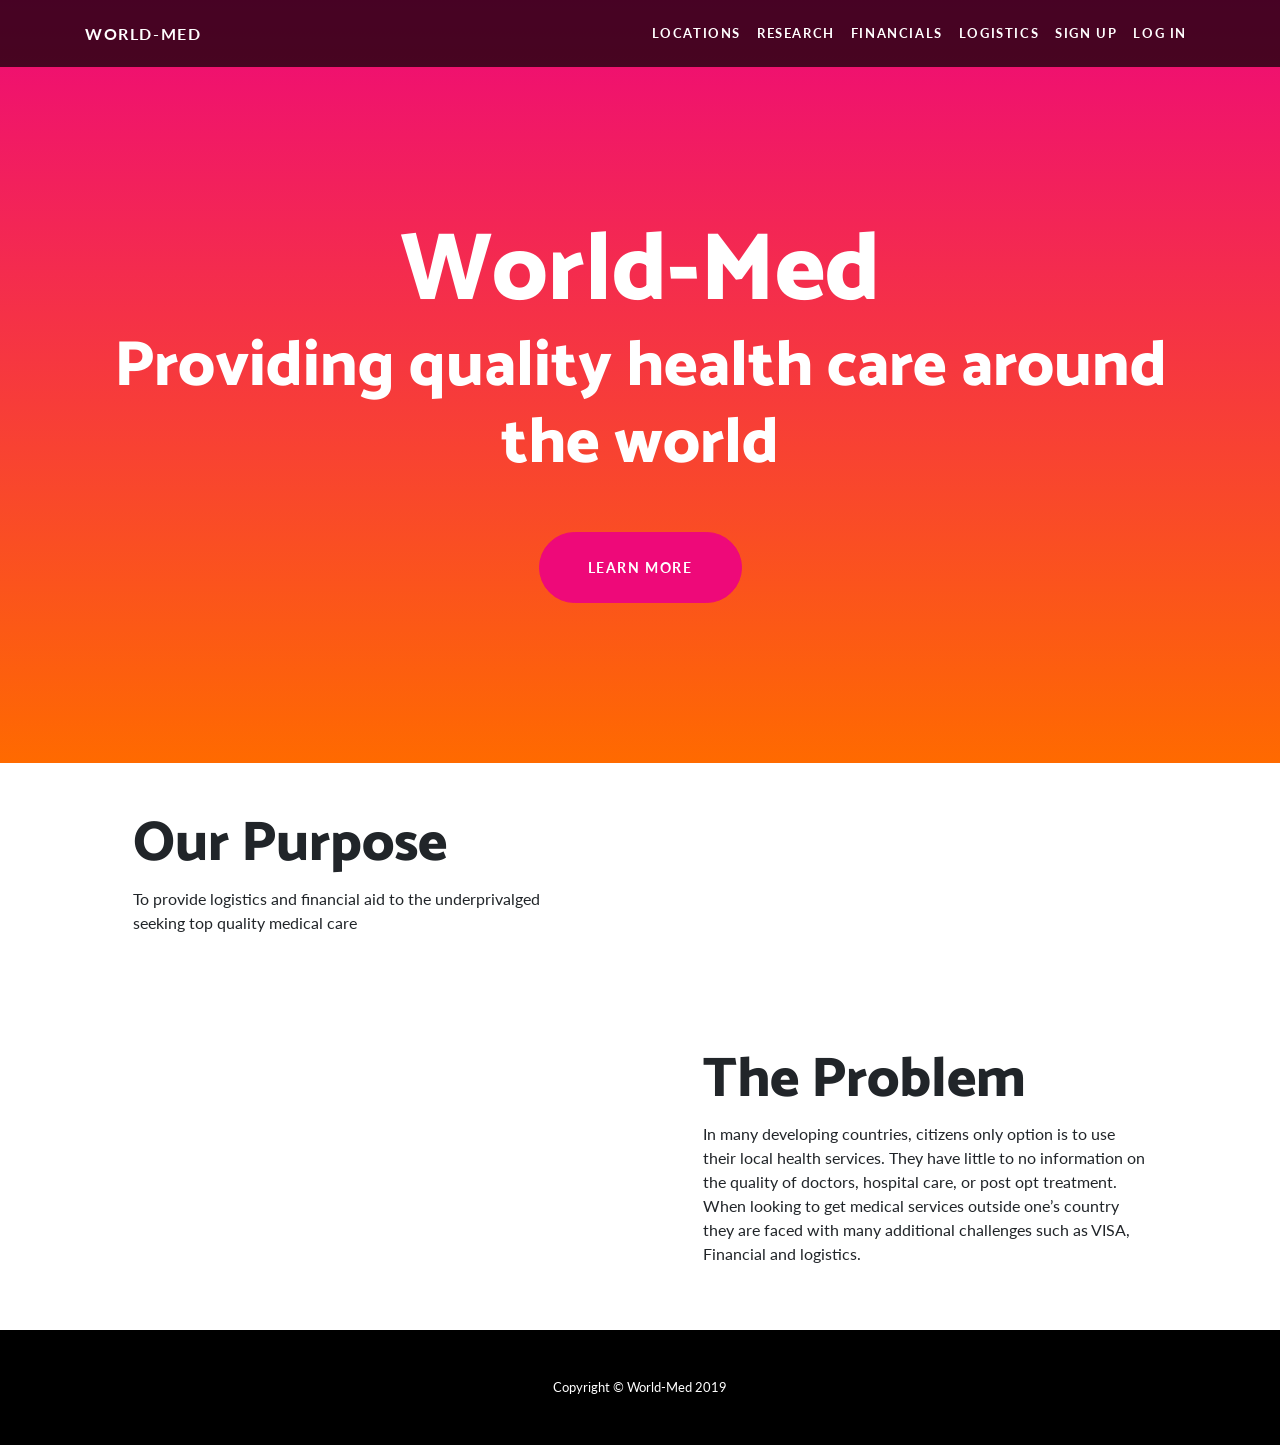
==== index.html @ 1db5da6f "second" ====
<!DOCTYPE html>
<html lang="en">

<head>

  <meta charset="utf-8">
  <meta name="viewport" content="width=device-width, initial-scale=1, shrink-to-fit=no">
  <meta name="description" content="">
  <meta name="author" content="">

  <title>World-Med</title>

  <!-- Bootstrap core CSS -->
  <link href="vendor/bootstrap/css/bootstrap.min.css" rel="stylesheet">

  <!-- Custom fonts for this template -->
  <link href="https://fonts.googleapis.com/css?family=Catamaran:100,200,300,400,500,600,700,800,900" rel="stylesheet">
  <link href="https://fonts.googleapis.com/css?family=Lato:100,100i,300,300i,400,400i,700,700i,900,900i"
    rel="stylesheet">

  <!-- Custom styles for this template -->
  <link href="css/one-page-wonder.min.css" rel="stylesheet">

</head>

<body>

  <!-- Navigation -->
  <nav class="navbar navbar-expand-lg navbar-dark navbar-custom fixed-top">
    <div class="container">
      <a class="navbar-brand" href="#">World-Med</a>
      <button class="navbar-toggler" type="button" data-toggle="collapse" data-target="#navbarResponsive"
        aria-controls="navbarResponsive" aria-expanded="false" aria-label="Toggle navigation">
        <span class="navbar-toggler-icon"></span>
      </button>
      <div class="collapse navbar-collapse" id="navbarResponsive">
        <ul class="navbar-nav ml-auto">
          <li class="nav-item">
            <a class="nav-link" href="about.html" style="
            color: white;
        ">Locations</a>
          </li>
          <li class="nav-item">
            <a class="nav-link" href="about.html" style="
            color: white;
        ">Research</a>
          </li>
          <li class="nav-item">
            <a class="nav-link" href="about.html" style="
            color: white;
        ">Financials</a>
          </li>
          <li class="nav-item">
            <a class="nav-link" href="about.html" style="
            color: white;
        ">Logistics</a>
          </li>
          <li class="nav-item">
            <a class="nav-link" href="about.html" style="
            color: white;
        ">Sign Up</a>
          </li>
          <li class="nav-item">
            <a class="nav-link" href="about.html" style="
            color: white;
        ">Log In</a>
          </li>
        </ul>
      </div>
    </div>
  </nav>

  <header class="masthead text-center text-white">
    <div class="masthead-content">
      <div class="container">
        <h1 class="masthead-heading mb-0">World-Med</h1>
        <h3 class="masthead-subheading mb-0">Providing quality health care around the world</h2>
          <a href="about.html" class="btn btn-primary btn-xl rounded-pill mt-5">Learn More</a>
      </div>
    </div>
  </header>

  <section>
    <div class="container">
      <div class="row align-items-center">
        <div class="col-lg-6 order-lg-2">
          <div class="p-5">
            <img class="img-fluid rounded-circle" src="img/main.jpg" alt="">
          </div>
        </div>
        <div class="col-lg-6 order-lg-1">
          <div class="p-5">
            <h2 class="display-4">Our Purpose</h2>
            <p>To provide logistics and financial aid to the underprivalged seeking top quality medical care</p>
          </div>
        </div>
      </div>
    </div>
  </section>

  <section>
    <div class="container">
      <div class="row align-items-center">
        <div class="col-lg-6">
          <div class="p-5">
            <img class="img-fluid rounded-circle" src="img/main.jpg" alt="">
          </div>
        </div>
        <div class="col-lg-6">
          <div class="p-5">
            <h2 class="display-4">The Problem</h2>
            <p>In many developing countries, citizens only option is to use their
              local health services. They have little to no information on the
              quality of doctors, hospital care, or post opt treatment. When
              looking to get medical services outside one’s country they are
              faced with many additional challenges such as VISA, Financial and
              logistics.</p>
          </div>
        </div>
      </div>
    </div>
  </section>

  <!-- Footer -->
  <footer class="py-5 bg-black">
    <div class="container">
      <p class="m-0 text-center text-white small">Copyright &copy; World-Med 2019</p>
    </div>
    <!-- /.container -->
  </footer>

  <!-- Bootstrap core JavaScript -->
  <script src="vendor/jquery/jquery.min.js"></script>
  <script src="vendor/bootstrap/js/bootstrap.bundle.min.js"></script>

</body>

</html>
---- css/one-page-wonder.min.css ----
/*!
 * Start Bootstrap - One Page Wonder v5.0.6 (https://startbootstrap.com/template-overviews/one-page-wonder)
 * Copyright 2013-2019 Start Bootstrap
 * Licensed under MIT (https://github.com/BlackrockDigital/startbootstrap-one-page-wonder/blob/master/LICENSE)
 */body{font-family:Lato}h1,h2,h3,h4,h5,h6{font-family:Catamaran;font-weight:800!important}.btn-xl{text-transform:uppercase;padding:1.5rem 3rem;font-size:.9rem;font-weight:700;letter-spacing:.1rem}.bg-black{background-color:#000!important}.rounded-pill{border-radius:5rem}.navbar-custom{padding-top:1rem;padding-bottom:1rem;background-color:rgba(0,0,0,.7)}.navbar-custom .navbar-brand{text-transform:uppercase;font-size:1rem;letter-spacing:.1rem;font-weight:700}.navbar-custom .navbar-nav .nav-item .nav-link{text-transform:uppercase;font-size:.8rem;font-weight:700;letter-spacing:.1rem}header.masthead{position:relative;overflow:hidden;padding-top:calc(7rem + 72px);padding-bottom:7rem;background:-webkit-gradient(linear,left bottom,left top,from(#ff6a00),to(#ee0979));background:linear-gradient(0deg,#ff6a00 0,#ee0979 100%);background-repeat:no-repeat;background-position:center center;background-attachment:scroll;background-size:cover}header.masthead .masthead-content{z-index:1;position:relative}header.masthead .masthead-content .masthead-heading{font-size:4rem}header.masthead .masthead-content .masthead-subheading{font-size:2rem}header.masthead .bg-circle{z-index:0;position:absolute;border-radius:100%;background:-webkit-gradient(linear,left bottom,left top,from(#ee0979),to(#ff6a00));background:linear-gradient(0deg,#ee0979 0,#ff6a00 100%)}header.masthead .bg-circle-1{height:90rem;width:90rem;bottom:-55rem;left:-55rem}header.masthead .bg-circle-2{height:50rem;width:50rem;top:-25rem;right:-25rem}header.masthead .bg-circle-3{height:20rem;width:20rem;bottom:-10rem;right:5%}header.masthead .bg-circle-4{height:30rem;width:30rem;top:-5rem;right:35%}@media (min-width:992px){header.masthead{padding-top:calc(10rem + 55px);padding-bottom:10rem}header.masthead .masthead-content .masthead-heading{font-size:6rem}header.masthead .masthead-content .masthead-subheading{font-size:4rem}}.bg-primary{background-color:#ee0979!important}.btn-primary{background-color:#ee0979;border-color:#ee0979}.btn-primary:active,.btn-primary:focus,.btn-primary:hover{background-color:#bd0760!important;border-color:#bd0760!important}.btn-primary:focus{-webkit-box-shadow:0 0 0 .2rem rgba(238,9,121,.5);box-shadow:0 0 0 .2rem rgba(238,9,121,.5)}.btn-secondary{background-color:#ff6a00;border-color:#ff6a00}.btn-secondary:active,.btn-secondary:focus,.btn-secondary:hover{background-color:#c50!important;border-color:#c50!important}.btn-secondary:focus{-webkit-box-shadow:0 0 0 .2rem rgba(255,106,0,.5);box-shadow:0 0 0 .2rem rgba(255,106,0,.5)}
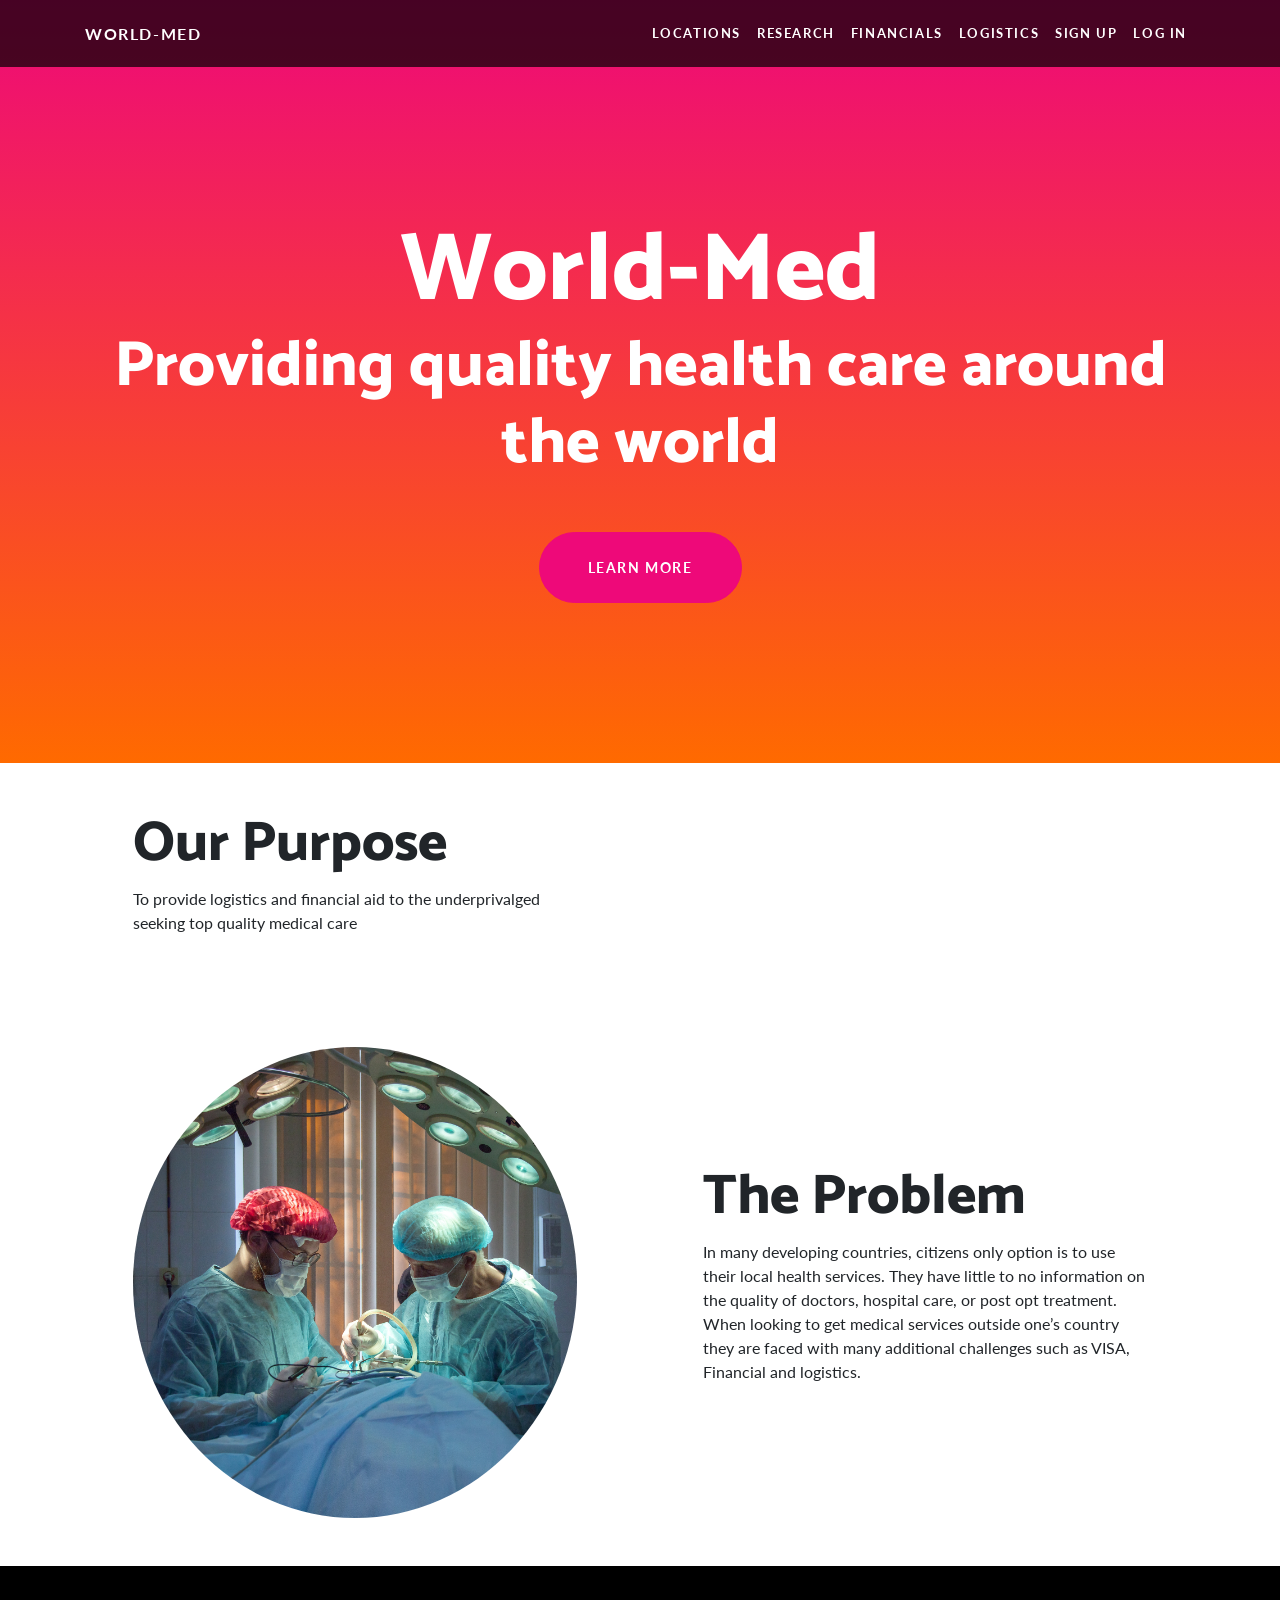
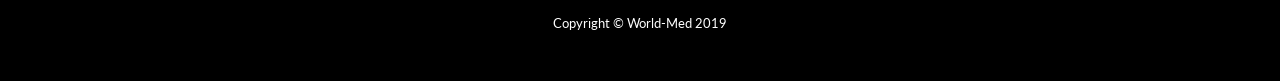
==== commit 0bacc4f6: "third" ====
--- a/index.html
+++ b/index.html
@@ -103,7 +103,7 @@
       <div class="row align-items-center">
         <div class="col-lg-6">
           <div class="p-5">
-            <img class="img-fluid rounded-circle" src="img/main.jpg" alt="">
+            <img class="img-fluid rounded-circle" src="img/01.jpg" alt="">
           </div>
         </div>
         <div class="col-lg-6">
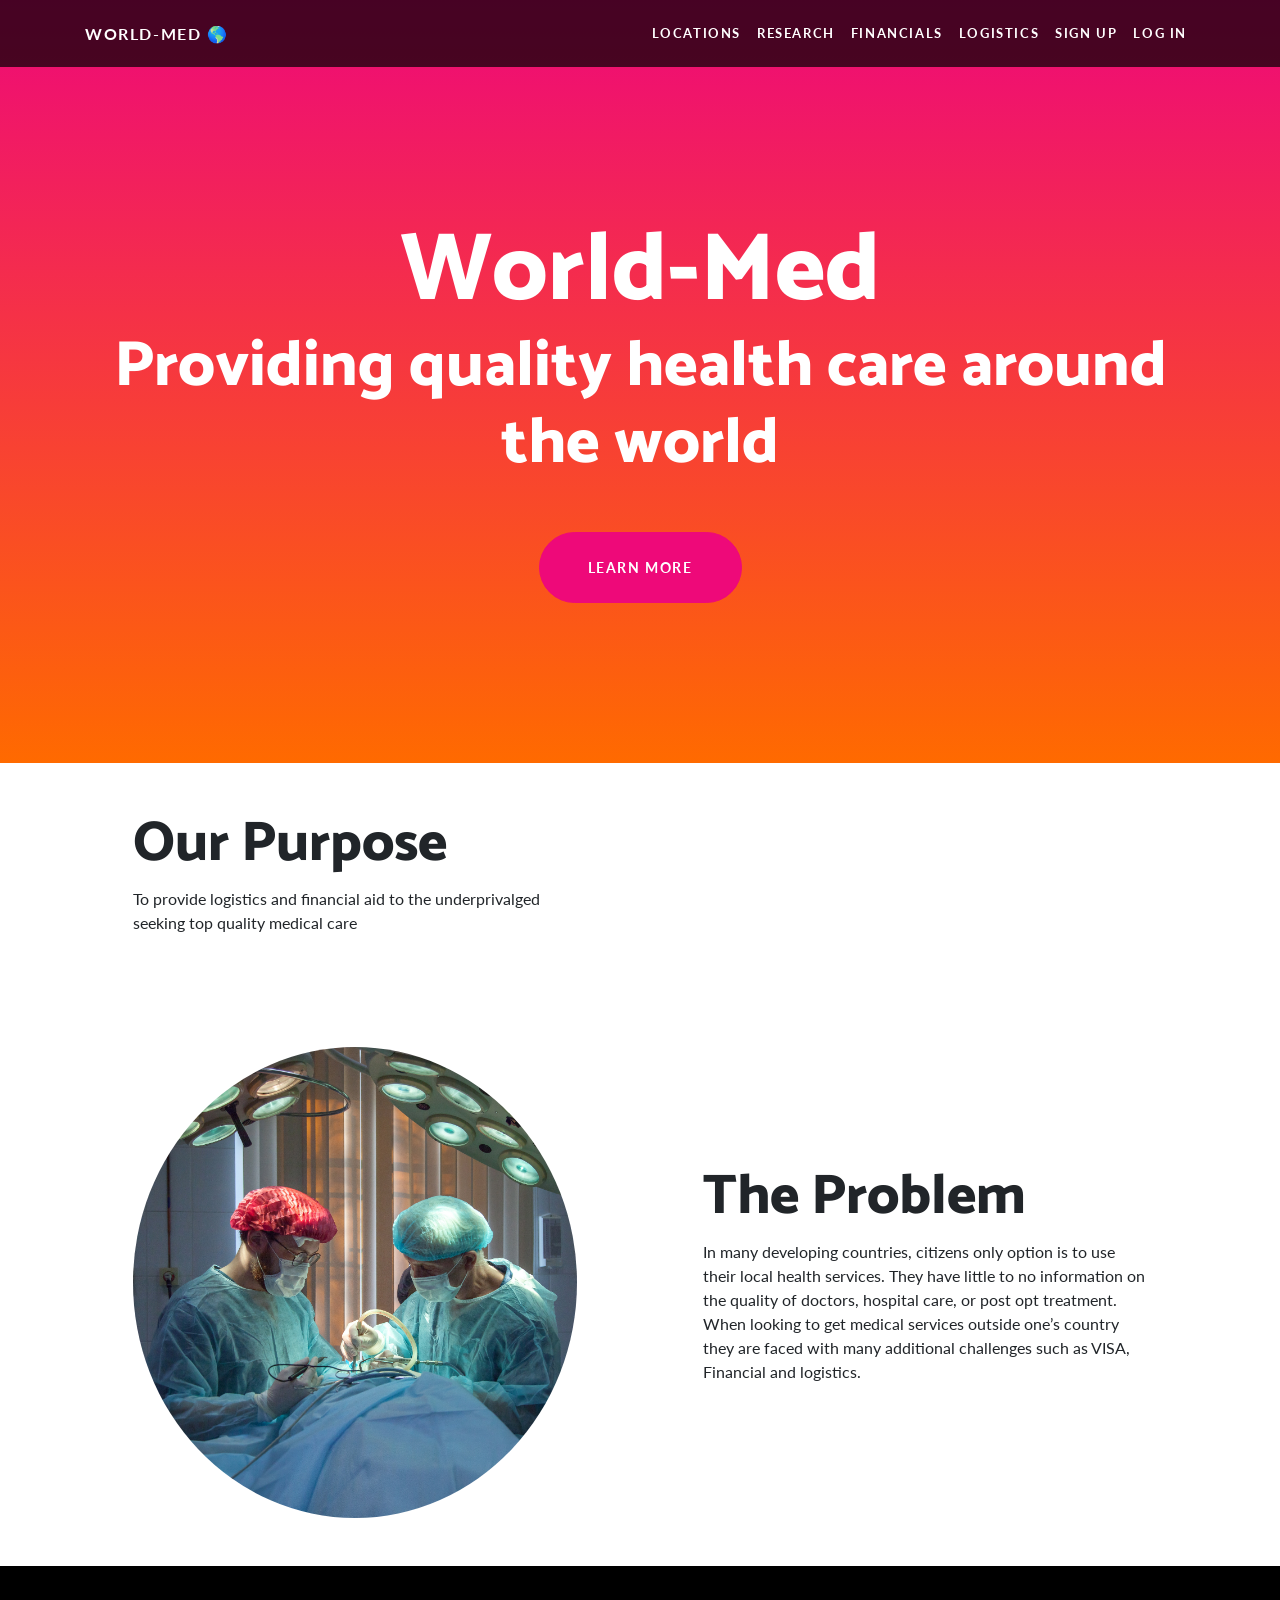
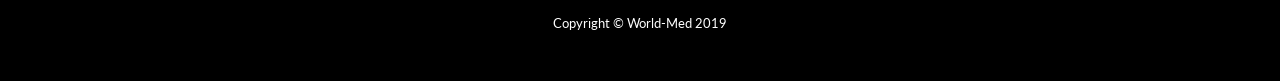
==== commit 60473f1b: "added emoji" ====
--- a/index.html
+++ b/index.html
@@ -28,7 +28,7 @@
   <!-- Navigation -->
   <nav class="navbar navbar-expand-lg navbar-dark navbar-custom fixed-top">
     <div class="container">
-      <a class="navbar-brand" href="#">World-Med</a>
+      <a class="navbar-brand" href="#">World-Med 🌎</a>
       <button class="navbar-toggler" type="button" data-toggle="collapse" data-target="#navbarResponsive"
         aria-controls="navbarResponsive" aria-expanded="false" aria-label="Toggle navigation">
         <span class="navbar-toggler-icon"></span>
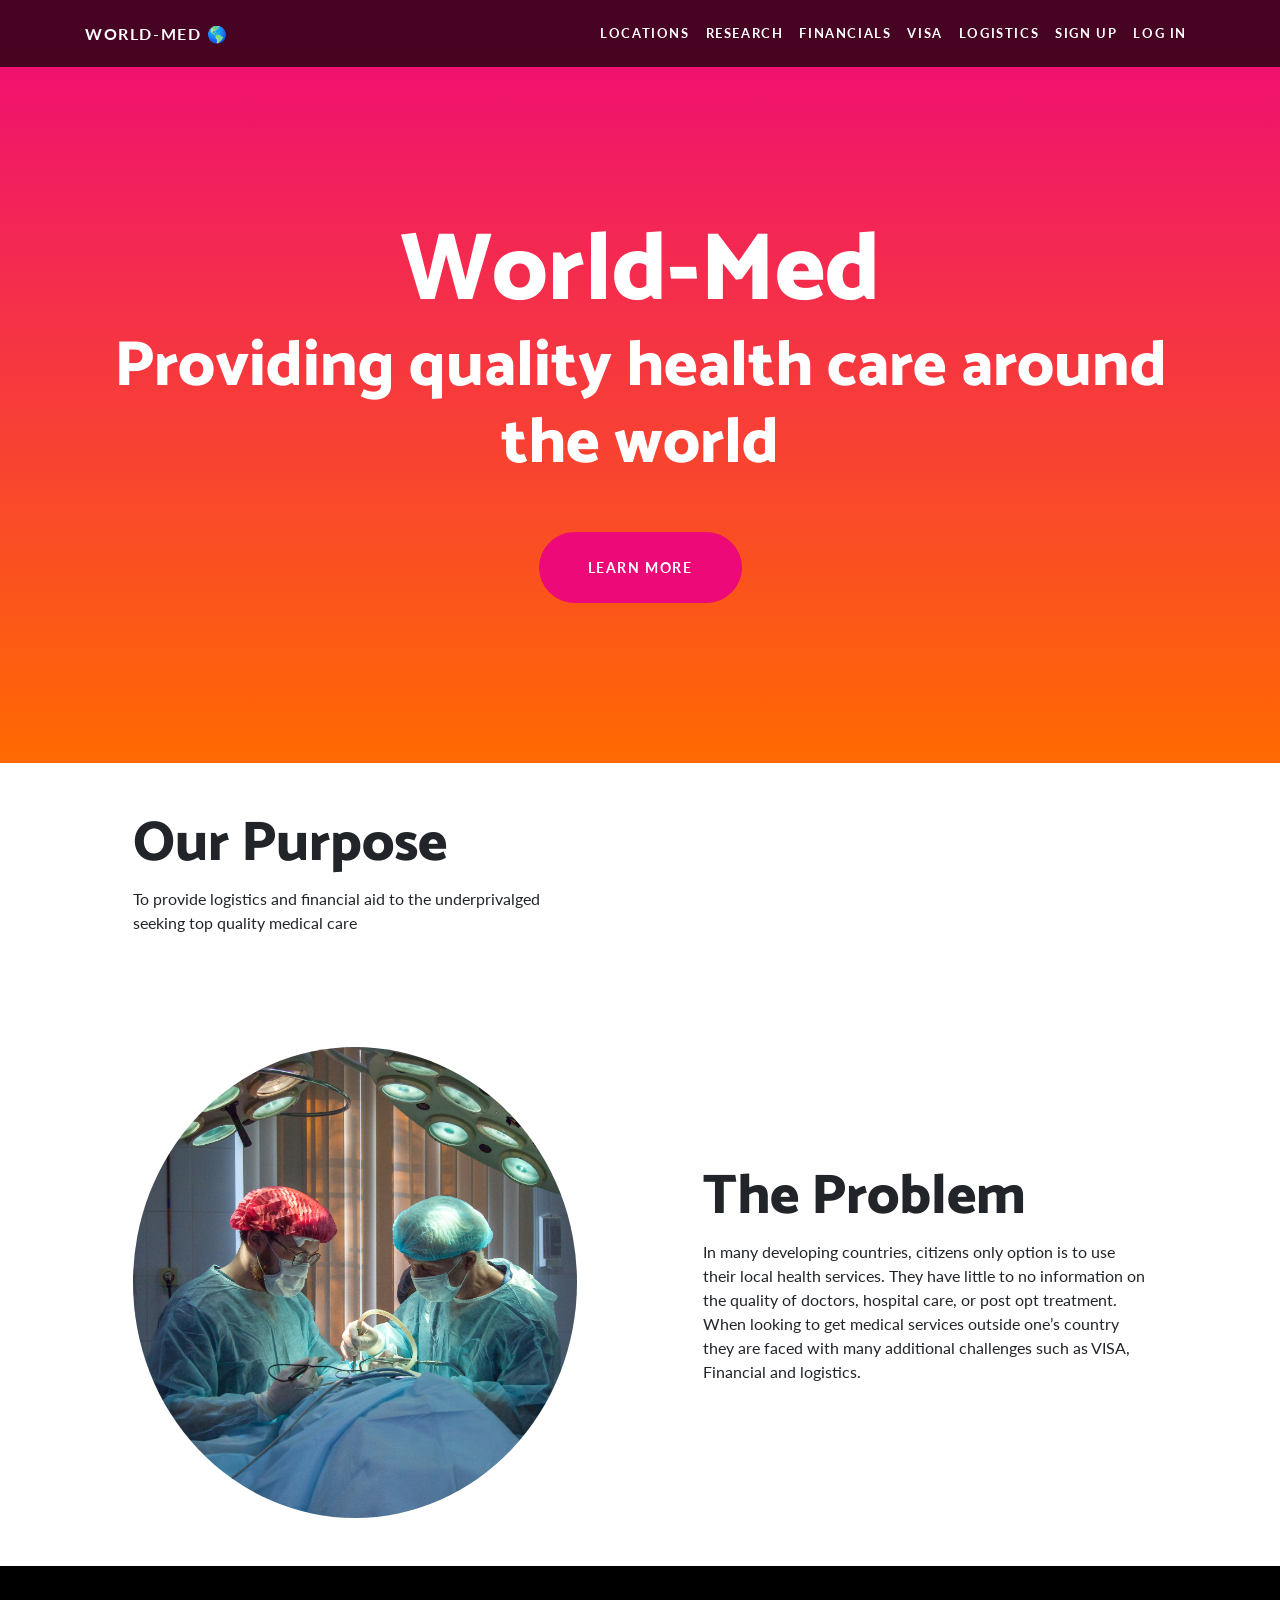
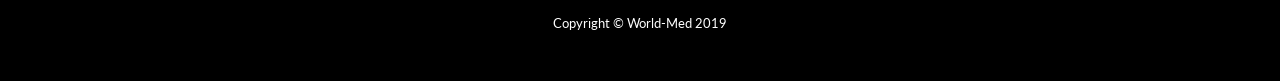
==== commit e08bdac7: "blah" ====
--- a/index.html
+++ b/index.html
@@ -49,6 +49,11 @@
             <a class="nav-link" href="about.html" style="
             color: white;
         ">Financials</a>
+          </li>
+          <li class="nav-item">
+            <a class="nav-link" href="about.html" style="
+            color: white;
+        ">Visa</a>
           </li>
           <li class="nav-item">
             <a class="nav-link" href="about.html" style="
@@ -121,6 +126,62 @@
     </div>
   </section>
 
+  <!-- <section>
+    <div class="container">
+      <div class="row align-items-center">
+        <div class="col-lg-6 order-lg-2">
+          <div class="p-5">
+            <img class="img-fluid rounded-circle" src="img/02.jpg" alt="">
+          </div>
+        </div>
+        <div class="col-lg-6 order-lg-1">
+          <div class="p-5">
+            <h2 class="display-4">Locations</h2>
+            <p>Locations with doctors that support the procedure</p>
+          </div>
+        </div>
+      </div>
+    </div>
+  </section>
+
+  <section>
+    <div class="container">
+      <div class="row align-items-center">
+        <div class="col-lg-6">
+          <div class="p-5">
+            <img class="img-fluid rounded-circle" src="img/03.jpg" alt="">
+          </div>
+        </div>
+        <div class="col-lg-6">
+          <div class="p-5">
+            <h2 class="display-4">Financials</h2>
+            <p>Low income class can get crowdfunding / charity.
+            </p>
+          </div>
+        </div>
+      </div>
+    </div>
+  </section>
+
+  <section>
+    <div class="container">
+      <div class="row align-items-center">
+        <div class="col-lg-6 order-lg-2">
+          <div class="p-5">
+            <img class="img-fluid rounded-circle" src="img/04.jpg" alt="">
+          </div>
+        </div>
+        <div class="col-lg-6 order-lg-1">
+          <div class="p-5">
+            <h2 class="display-4">Visa</h2>
+            <p>We can help with visa applications!
+            </p>
+          </div>
+        </div>
+      </div>
+    </div>
+  </section> -->
+
   <!-- Footer -->
   <footer class="py-5 bg-black">
     <div class="container">
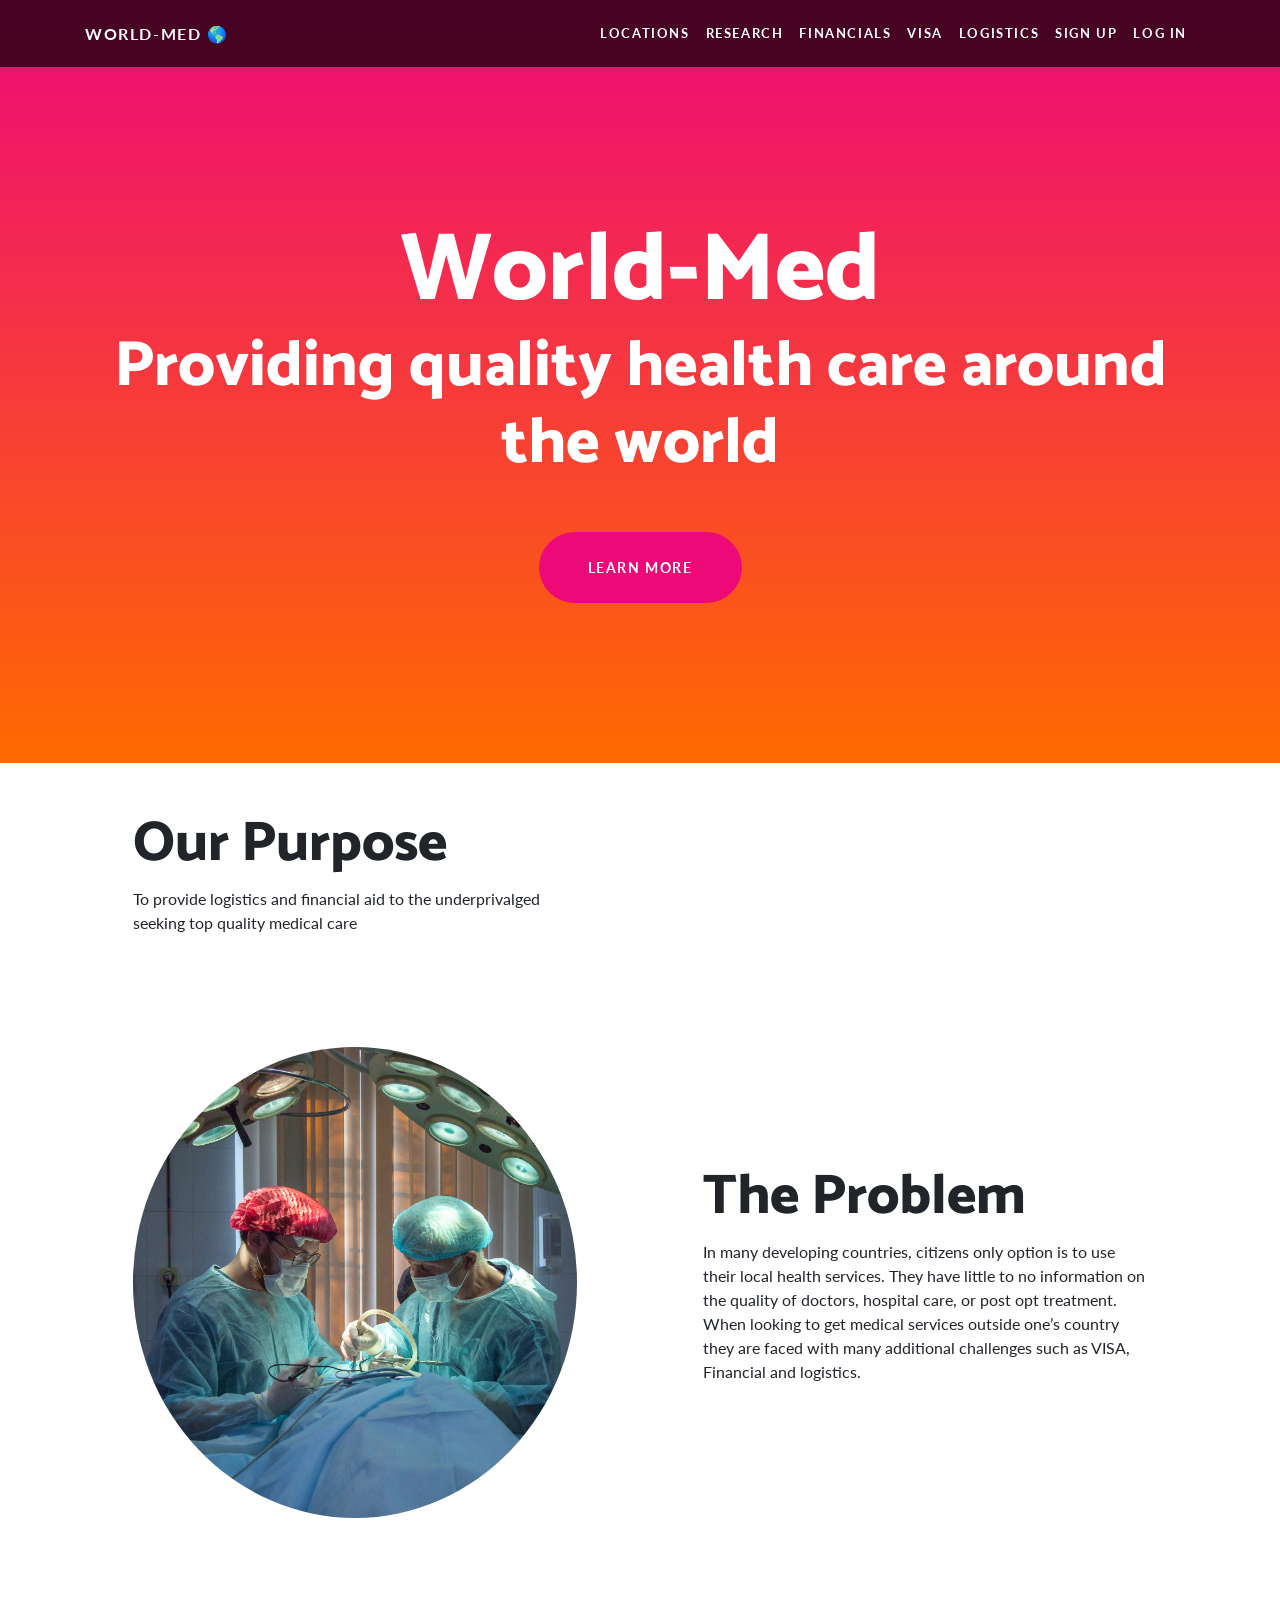
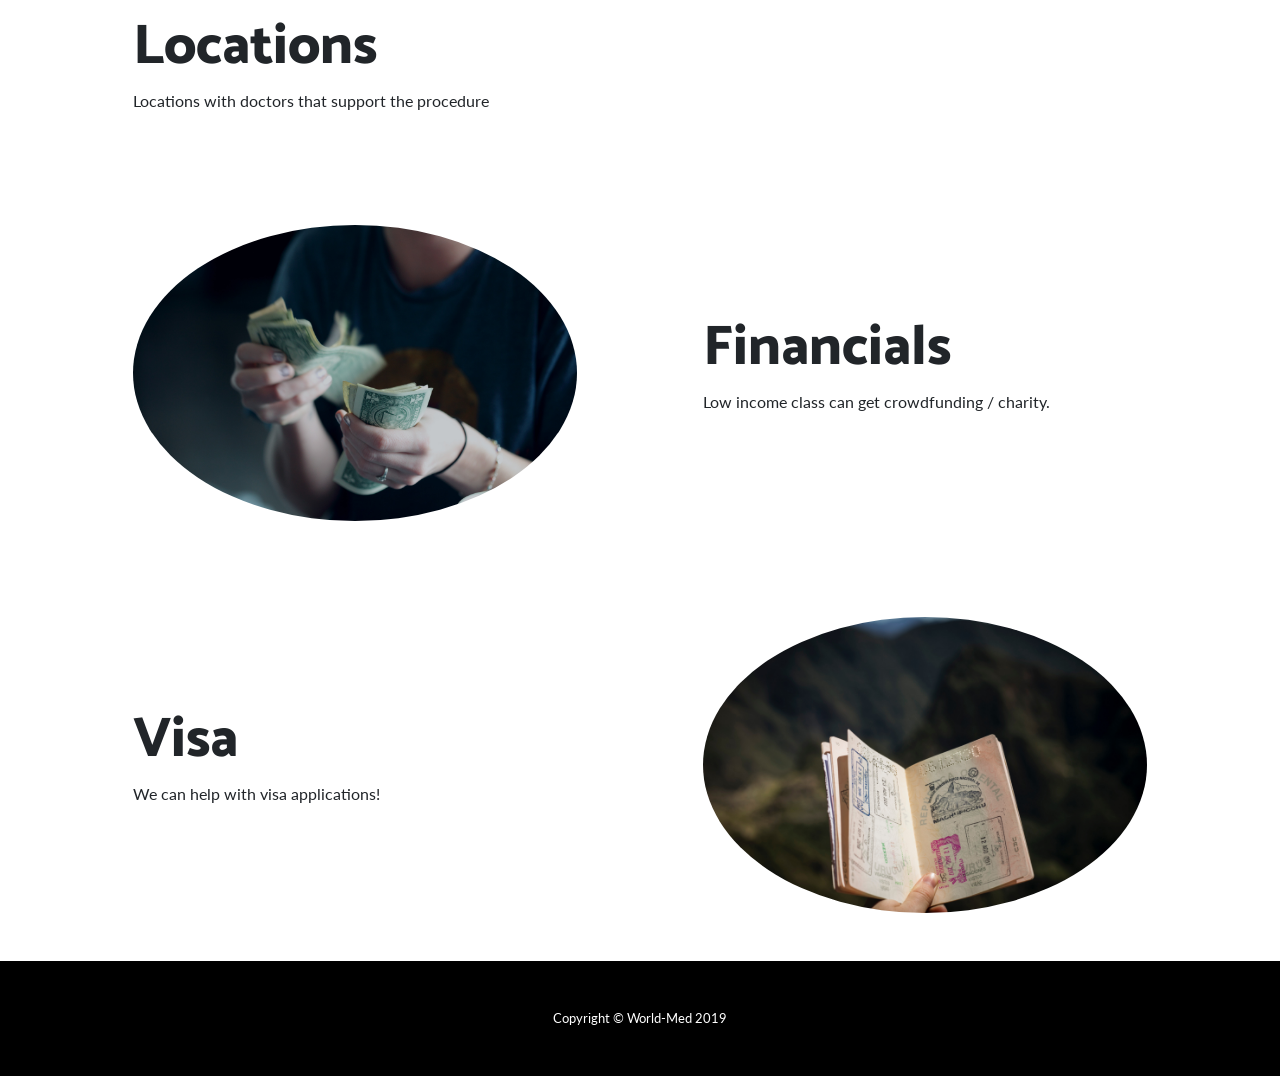
==== commit 8d48206f: "updated with more information" ====
--- a/index.html
+++ b/index.html
@@ -8,7 +8,7 @@
   <meta name="description" content="">
   <meta name="author" content="">
 
-  <title>World-Med</title>
+  <title>World-Med 🌎</title>
 
   <!-- Bootstrap core CSS -->
   <link href="vendor/bootstrap/css/bootstrap.min.css" rel="stylesheet">
@@ -126,7 +126,7 @@
     </div>
   </section>
 
-  <!-- <section>
+  <section>
     <div class="container">
       <div class="row align-items-center">
         <div class="col-lg-6 order-lg-2">
@@ -180,7 +180,7 @@
         </div>
       </div>
     </div>
-  </section> -->
+  </section>
 
   <!-- Footer -->
   <footer class="py-5 bg-black">
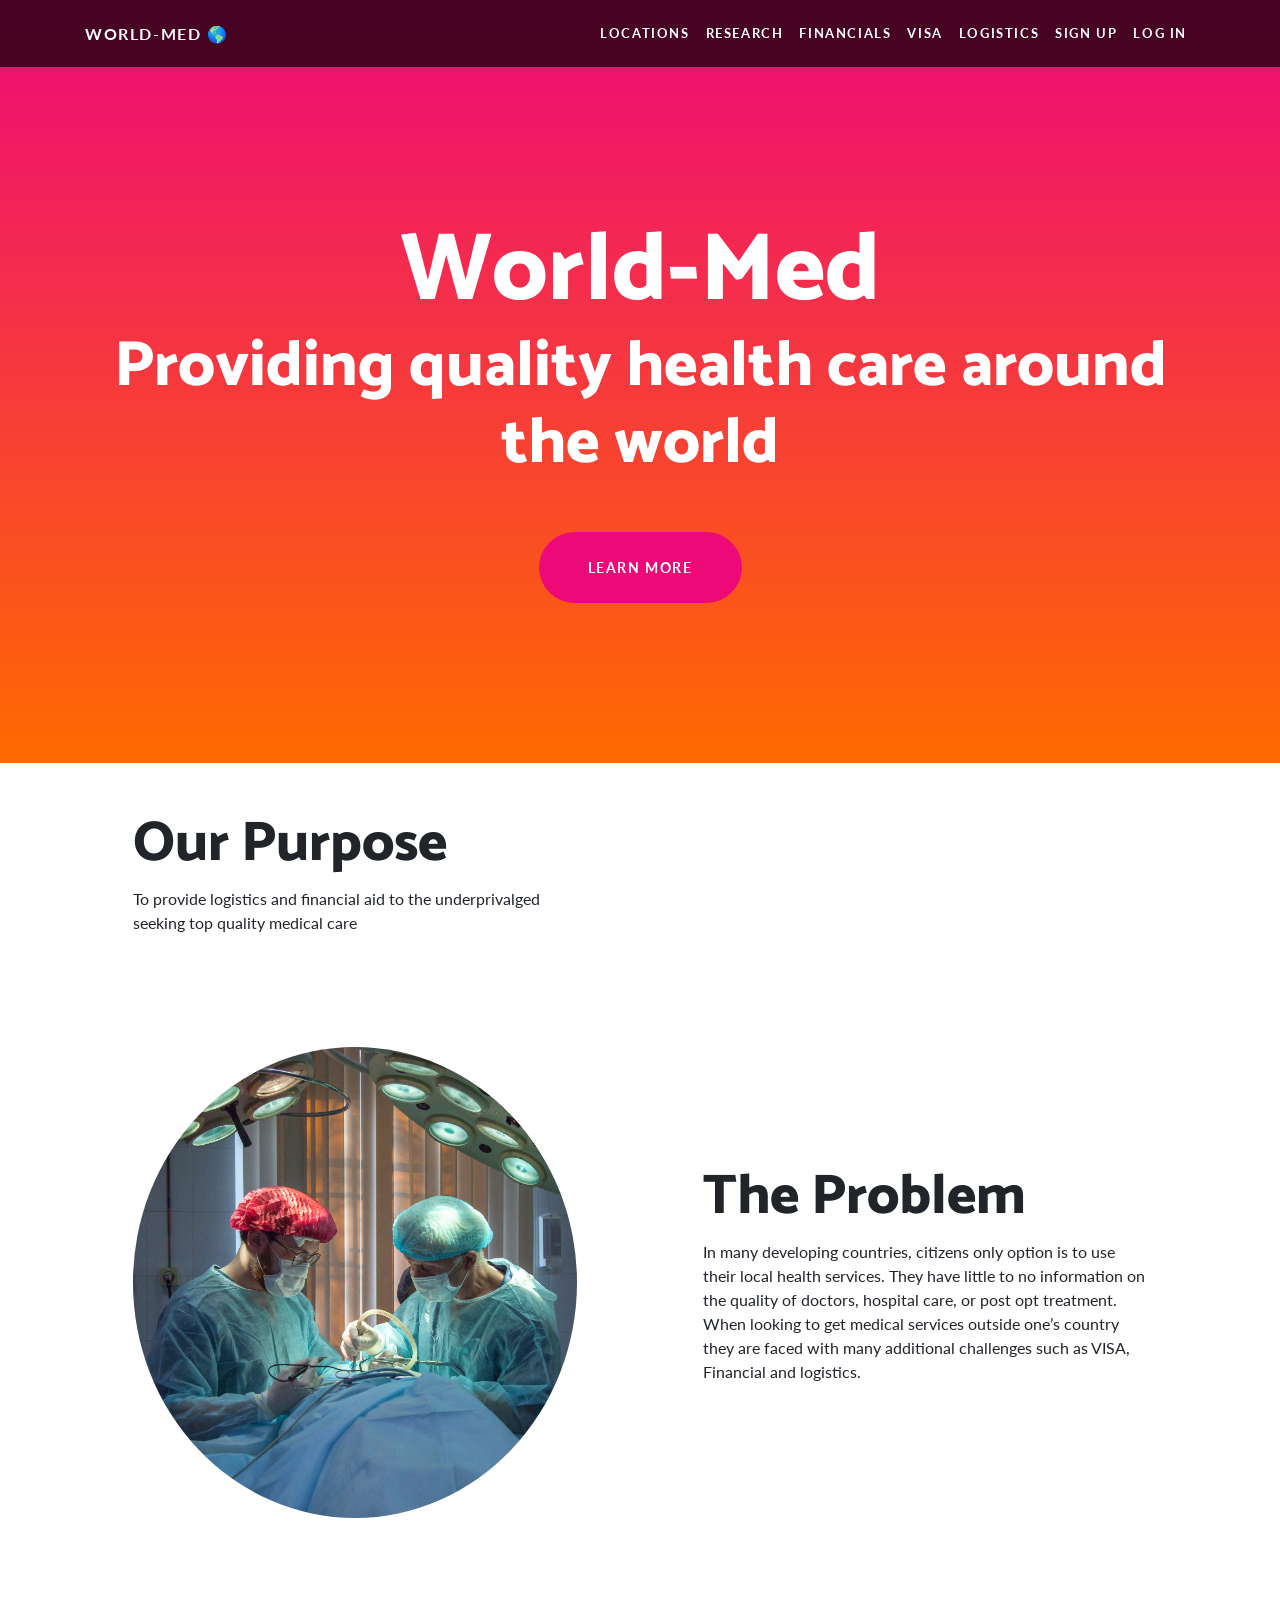
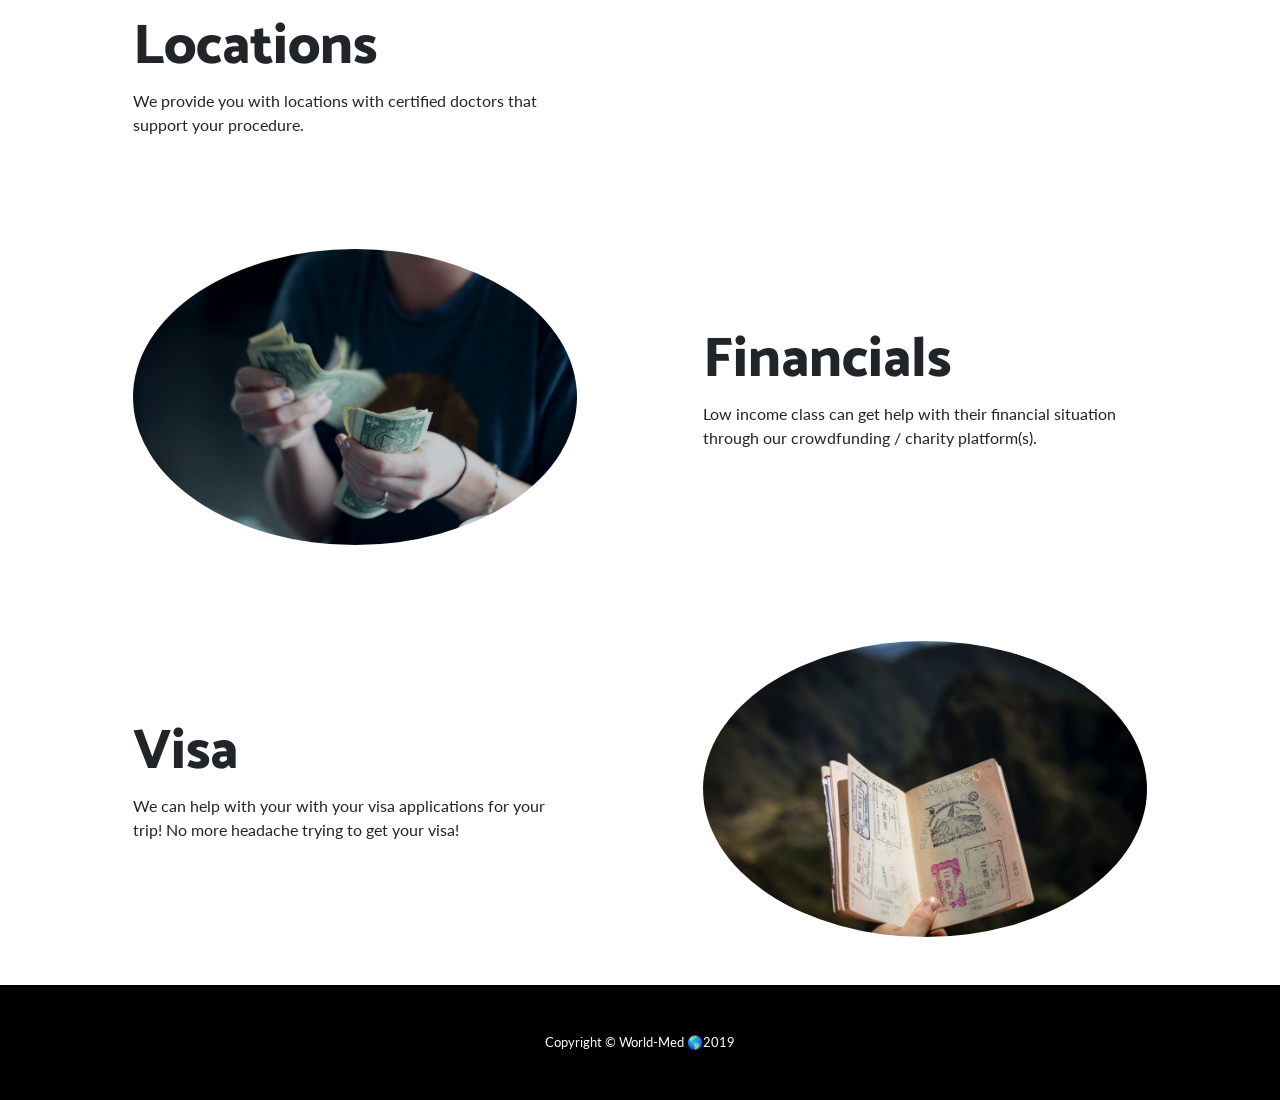
==== commit 0daf8e52: "updated footer for sign in page" ====
--- a/index.html
+++ b/index.html
@@ -137,7 +137,7 @@
         <div class="col-lg-6 order-lg-1">
           <div class="p-5">
             <h2 class="display-4">Locations</h2>
-            <p>Locations with doctors that support the procedure</p>
+            <p>We provide you with locations with certified doctors that support your procedure. </p>
           </div>
         </div>
       </div>
@@ -155,7 +155,8 @@
         <div class="col-lg-6">
           <div class="p-5">
             <h2 class="display-4">Financials</h2>
-            <p>Low income class can get crowdfunding / charity.
+            <p>Low income class can get help with their financial situation through our crowdfunding / charity
+              platform(s).
             </p>
           </div>
         </div>
@@ -174,7 +175,8 @@
         <div class="col-lg-6 order-lg-1">
           <div class="p-5">
             <h2 class="display-4">Visa</h2>
-            <p>We can help with visa applications!
+            <p>We can help with your with your visa applications for your trip! No more headache trying to get your
+              visa!
             </p>
           </div>
         </div>
@@ -185,7 +187,7 @@
   <!-- Footer -->
   <footer class="py-5 bg-black">
     <div class="container">
-      <p class="m-0 text-center text-white small">Copyright &copy; World-Med 2019</p>
+      <p class="m-0 text-center text-white small">Copyright &copy; World-Med 🌎2019</p>
     </div>
     <!-- /.container -->
   </footer>
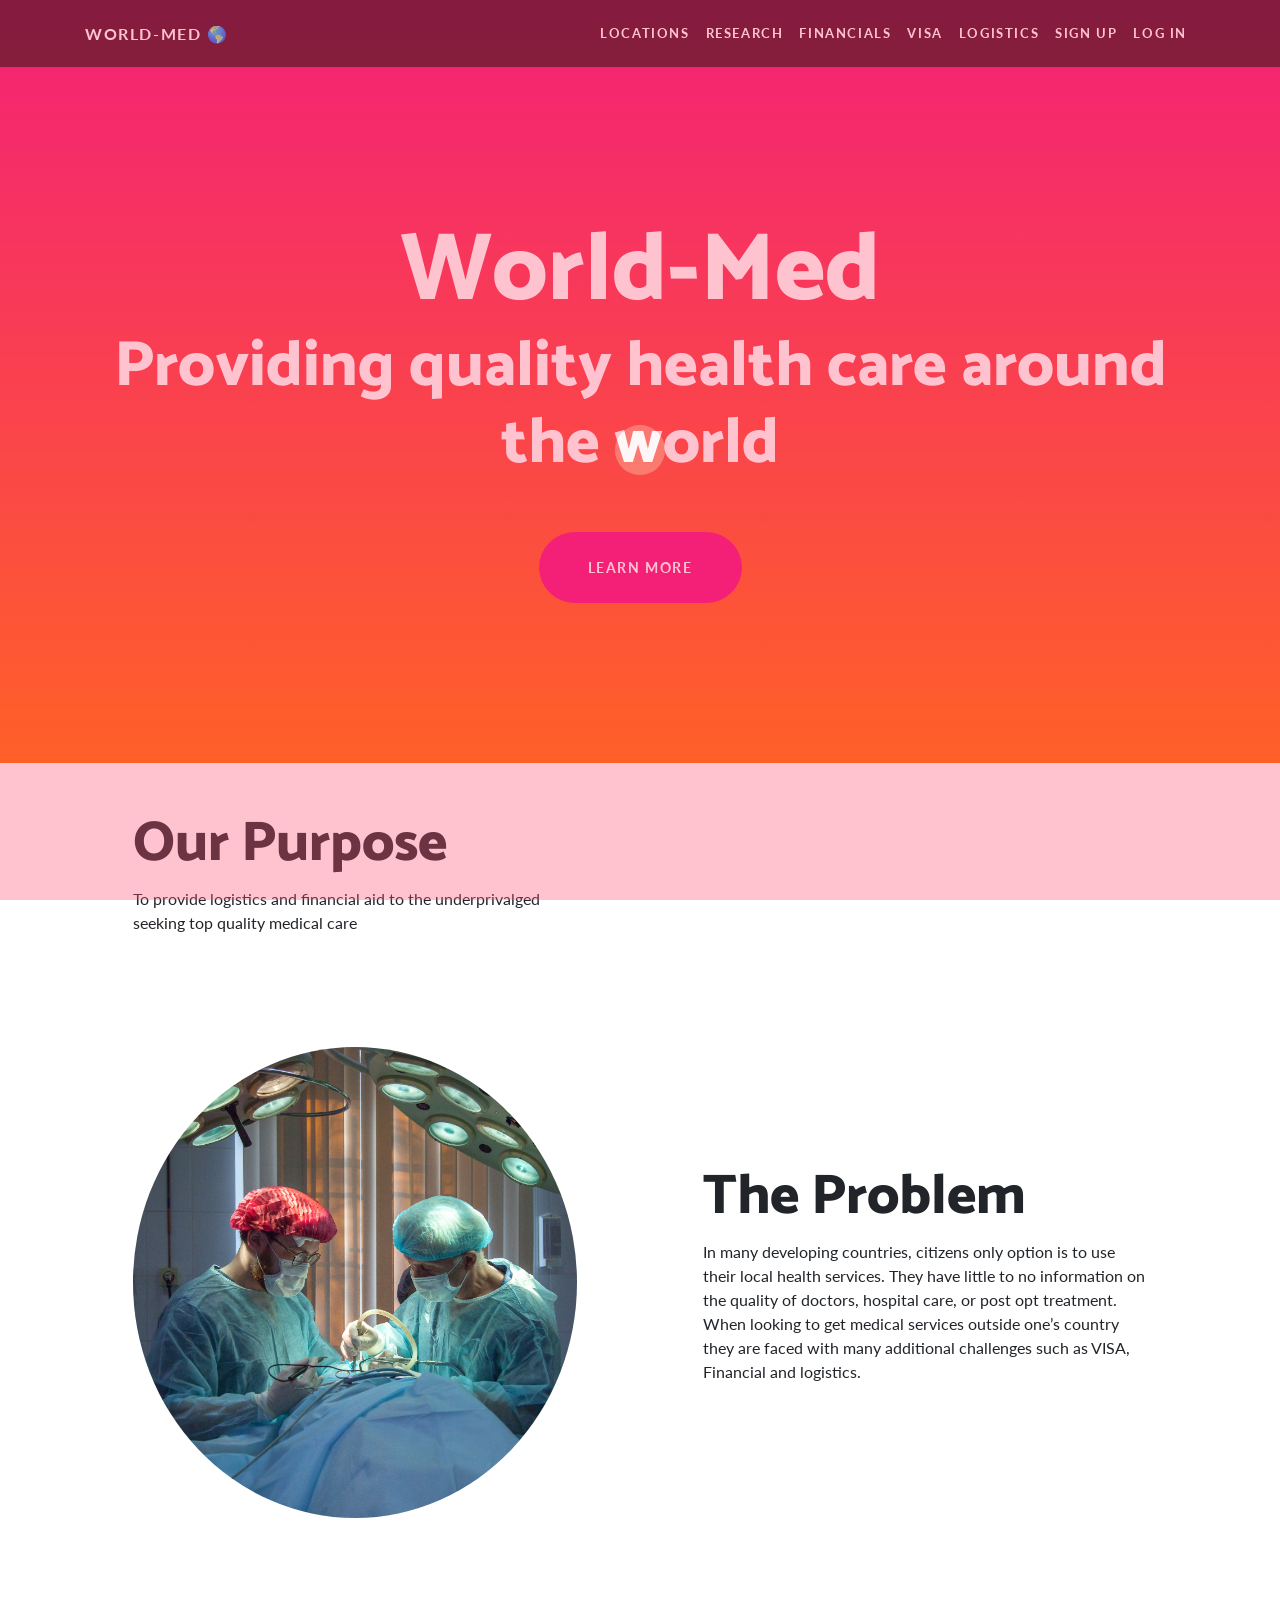
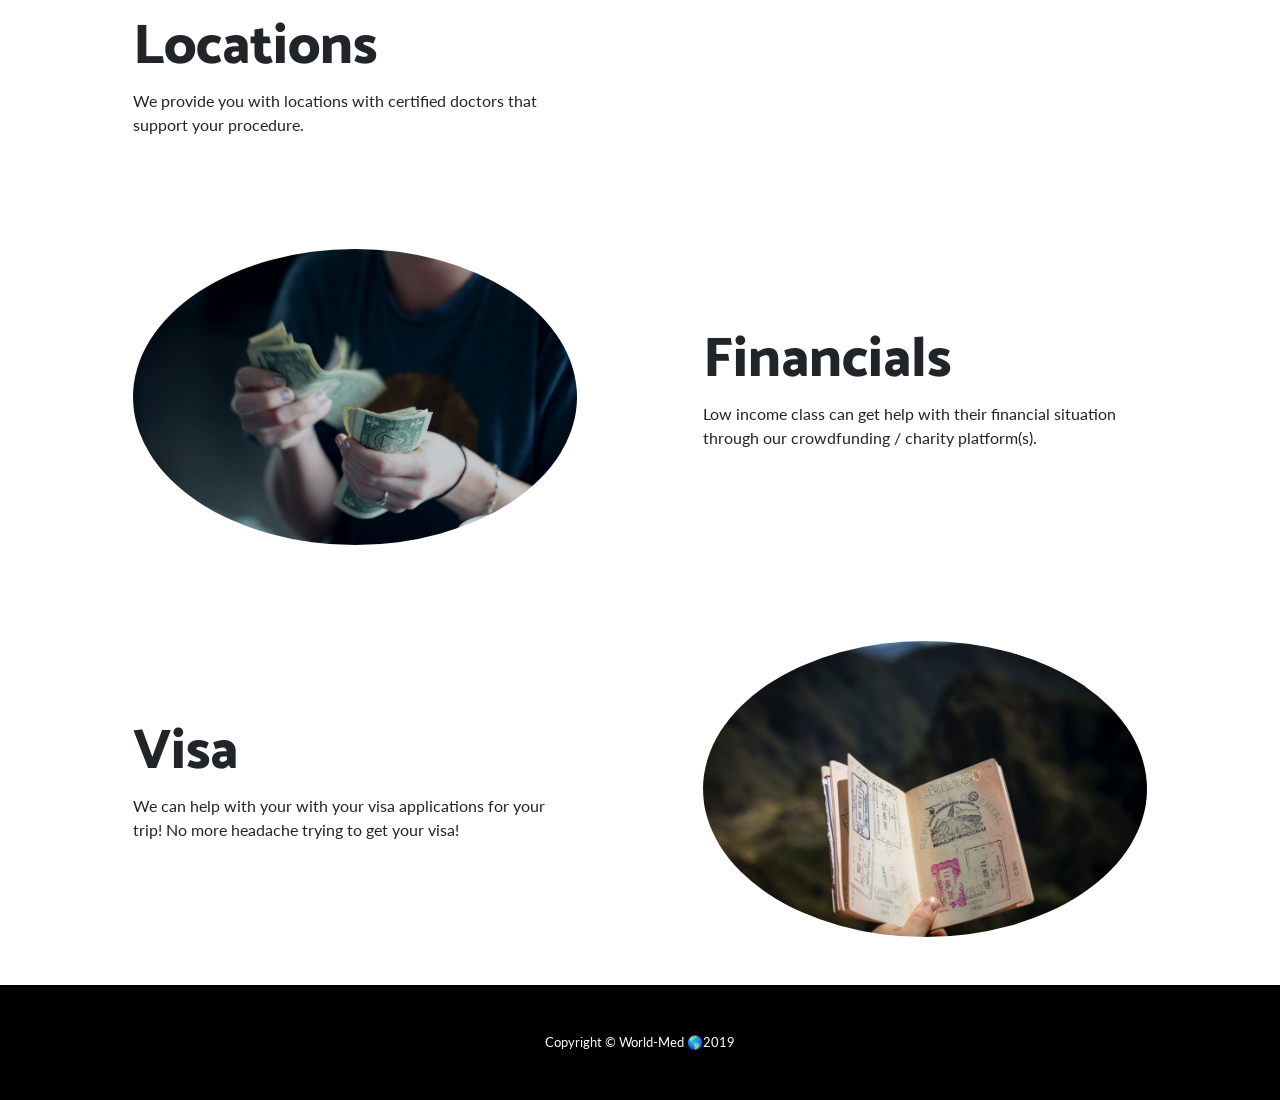
==== commit ca9182b2: "updated with loaders and wow" ====
--- a/index.html
+++ b/index.html
@@ -20,15 +20,19 @@
 
   <!-- Custom styles for this template -->
   <link href="css/one-page-wonder.min.css" rel="stylesheet">
+  <link href="css/animate.min.css" rel="stylesheet">
+  <link href="css/fakeLoader.min.css" rel="stylesheet">
 
 </head>
 
 <body>
 
+  <div id="fakeloader"></div>
+
   <!-- Navigation -->
-  <nav class="navbar navbar-expand-lg navbar-dark navbar-custom fixed-top">
-    <div class="container">
-      <a class="navbar-brand" href="#">World-Med 🌎</a>
+  <nav class="navbar navbar-expand-lg navbar-dark navbar-custom fixed-top wow bounceInUp" data-wow-delay="1.2s">
+    <div class="container">
+      <a class="navbar-brand" href="index.html">World-Med 🌎</a>
       <button class="navbar-toggler" type="button" data-toggle="collapse" data-target="#navbarResponsive"
         aria-controls="navbarResponsive" aria-expanded="false" aria-label="Toggle navigation">
         <span class="navbar-toggler-icon"></span>
@@ -78,9 +82,11 @@
   <header class="masthead text-center text-white">
     <div class="masthead-content">
       <div class="container">
-        <h1 class="masthead-heading mb-0">World-Med</h1>
-        <h3 class="masthead-subheading mb-0">Providing quality health care around the world</h2>
-          <a href="about.html" class="btn btn-primary btn-xl rounded-pill mt-5">Learn More</a>
+        <h1 class="masthead-heading mb-0 wow bounceInRight" data-wow-delay="1.2s">World-Med</h1>
+        <h3 class="masthead-subheading mb-0 wow bounceInLeft" data-wow-delay="1.2s">Providing quality health care around
+          the world</h2>
+          <a href="about.html" class="btn btn-primary btn-xl rounded-pill mt-5 wow bounceInDown"
+            data-wow-delay="1.2s">Learn More</a>
       </div>
     </div>
   </header>
@@ -195,6 +201,19 @@
   <!-- Bootstrap core JavaScript -->
   <script src="vendor/jquery/jquery.min.js"></script>
   <script src="vendor/bootstrap/js/bootstrap.bundle.min.js"></script>
+  <script src="./js/wow.min.js"></script>
+  <script src="./js/fakeLoader.min.js"></script>
+  <script>
+    new WOW().init();
+    $(document).ready(function () {
+      $.fakeLoader({
+        timeToHide: 1200,
+        bgColor: "#ff5177",
+        spinner: "spinner1"
+      });
+    });
+  </script>
+  <div class="fakeLoader"></div>
 
 </body>
 
--- a/css/fakeLoader.min.css
+++ b/css/fakeLoader.min.css
@@ -0,0 +1 @@
+.spinner3 .dot1,.spinner3 .dot2,.spinner6 div,.spinner7>div{background-color:#fff;display:inline-block}.fakeLoader{position:fixed;width:100%;height:100%;left:0;top:0;z-index:9999999999}.spinner1{position:fixed;width:50px;height:50px;top:calc(50% - 50px/2);left:calc(50% - 50px/2)}.spinner1 .double-bounce1,.spinner1 .double-bounce2{width:100%;height:100%;border-radius:50%;background-color:#fff;opacity:.6;position:absolute;top:0;left:0;-webkit-animation:bounce 2s infinite ease-in-out;animation:bounce 2s infinite ease-in-out}.spinner1 .double-bounce2{-webkit-animation-delay:-1s;animation-delay:-1s}@-webkit-keyframes bounce{0%,100%{transform:scale(0);-webkit-transform:scale(0)}50%{transform:scale(1);-webkit-transform:scale(1)}}@keyframes bounce{0%,100%{transform:scale(0);-webkit-transform:scale(0)}50%{transform:scale(1);-webkit-transform:scale(1)}}.spinner2{position:fixed;width:40px;height:40px;top:calc(50% - 40px/2);left:calc(50% - 40px/2)}.spinner2 .spinner-container{position:absolute;width:100%;height:100%}.spinner2 .spinner-container.container2{-webkit-transform:rotateZ(45deg);transform:rotateZ(45deg)}.spinner2 .spinner-container.container3{-webkit-transform:rotateZ(90deg);transform:rotateZ(90deg)}.spinner2 .spinner-container .circle1{top:0;left:0}.spinner2 .spinner-container .circle2{top:0;right:0}.spinner2 .spinner-container .circle3{right:0;bottom:0}.spinner2 .spinner-container .circle4{left:0;bottom:0}.spinner2 .container1 div,.spinner2 .container2 div,.spinner2 .container3 div{width:6px;height:6px;background-color:#fff;border-radius:100%;position:absolute;-webkit-animation:bouncedelay 1.2s infinite ease-in-out;animation:bouncedelay 1.2s infinite ease-in-out;-webkit-animation-fill-mode:both;animation-fill-mode:both}.spinner2 .container1 .circle2{-webkit-animation-delay:-.9s;animation-delay:-.9s}.spinner2 .container1 .circle3{-webkit-animation-delay:-.6s;animation-delay:-.6s}.spinner2 .container1 .circle4{-webkit-animation-delay:-.3s;animation-delay:-.3s}.spinner2 .container2 .circle1{-webkit-animation-delay:-1.1s;animation-delay:-1.1s}.spinner2 .container2 .circle2{-webkit-animation-delay:-.8s;animation-delay:-.8s}.spinner2 .container2 .circle3{-webkit-animation-delay:-.5s;animation-delay:-.5s}.spinner2 .container2 .circle4{-webkit-animation-delay:-.2s;animation-delay:-.2s}.spinner2 .container3 .circle1{-webkit-animation-delay:-1s;animation-delay:-1s}.spinner2 .container3 .circle2{-webkit-animation-delay:-.7s;animation-delay:-.7s}.spinner2 .container3 .circle3{-webkit-animation-delay:-.4s;animation-delay:-.4s}.spinner2 .container3 .circle4{-webkit-animation-delay:-.1s;animation-delay:-.1s}@-webkit-keyframes bouncedelay{0%,100%,80%{transform:scale(0);-webkit-transform:scale(0)}40%{transform:scale(1);-webkit-transform:scale(1)}}@keyframes bouncedelay{0%,100%,80%{transform:scale(0);-webkit-transform:scale(0)}40%{transform:scale(1);-webkit-transform:scale(1)}}.spinner3{position:fixed;width:50px;height:50px;top:calc(50% - 50px/2);left:calc(50% - 50px/2);-webkit-animation:rotate 2s infinite linear;animation:rotate 2s infinite linear}.spinner3 .dot1,.spinner3 .dot2{width:60%;height:60%;position:absolute;top:0;border-radius:100%;-webkit-animation:bounce 2s infinite ease-in-out;animation:bounce 2s infinite ease-in-out}.spinner3 .dot2{top:auto;bottom:0;-webkit-animation-delay:-1s;animation-delay:-1s}@-webkit-keyframes rotate{100%{-webkit-transform:rotate(360deg);transform:rotate(360deg)}}@keyframes rotate{100%{-webkit-transform:rotate(360deg);transform:rotate(360deg)}}@keyframes bounce{0%,100%{-webkit-transform:scale(0);transform:scale(0)}50%{-webkit-transform:scale(1);transform:scale(1)}}.spinner4{position:fixed;width:35px;height:35px;top:calc(50% - 35px/2);left:calc(50% - 35px/2);background-color:#fff;-webkit-animation:rotateplane 1.2s infinite ease-in-out;animation:rotateplane 1.2s infinite ease-in-out}@-webkit-keyframes rotateplane{0%{-webkit-transform:perspective(120px) rotateX(0) rotateY(0);transform:perspective(120px) rotateX(0) rotateY(0)}50%{-webkit-transform:perspective(120px) rotateX(-180.1deg) rotateY(0);transform:perspective(120px) rotateX(-180.1deg) rotateY(0)}100%{-webkit-transform:perspective(120px) rotateX(-180deg) rotateY(-179.9deg);transform:perspective(120px) rotateX(-180deg) rotateY(-179.9deg)}}@keyframes rotateplane{0%{-webkit-transform:perspective(120px) rotateX(0) rotateY(0);transform:perspective(120px) rotateX(0) rotateY(0)}50%{-webkit-transform:perspective(120px) rotateX(-180.1deg) rotateY(0);transform:perspective(120px) rotateX(-180.1deg) rotateY(0)}100%{-webkit-transform:perspective(120px) rotateX(-180deg) rotateY(-179.9deg);transform:perspective(120px) rotateX(-180deg) rotateY(-179.9deg)}}.spinner5{position:fixed;width:50px;height:50px;top:calc(50% - 50px/2);left:calc(50% - 50px/2)}.spinner5 .cube1,.spinner5 .cube2{background-color:#fff;width:15px;height:15px;position:absolute;top:0;left:0;-webkit-animation:cubemove 1.8s infinite ease-in-out;animation:cubemove 1.8s infinite ease-in-out}.spinner5 .cube2{-webkit-animation-delay:-.9s;animation-delay:-.9s}@-webkit-keyframes cubemove{25%{-webkit-transform:translateX(42px) rotate(-90deg) scale(.5);transform:translateX(42px) rotate(-90deg) scale(.5)}50%{-webkit-transform:translateX(42px) translateY(42px) rotate(-179deg);transform:translateX(42px) translateY(42px) rotate(-179deg)}50.1%{-webkit-transform:translateX(42px) translateY(42px) rotate(-180deg);transform:translateX(42px) translateY(42px) rotate(-180deg)}75%{-webkit-transform:translateX(0) translateY(42px) rotate(-270deg) scale(.5);transform:translateX(0) translateY(42px) rotate(-270deg) scale(.5)}100%{-webkit-transform:rotate(-360deg);transform:rotate(-360deg)}}@keyframes cubemove{25%{-webkit-transform:translateX(42px) rotate(-90deg) scale(.5);transform:translateX(42px) rotate(-90deg) scale(.5)}50%{-webkit-transform:translateX(42px) translateY(42px) rotate(-179deg);transform:translateX(42px) translateY(42px) rotate(-179deg)}50.1%{-webkit-transform:translateX(42px) translateY(42px) rotate(-180deg);transform:translateX(42px) translateY(42px) rotate(-180deg)}75%{-webkit-transform:translateX(0) translateY(42px) rotate(-270deg) scale(.5);transform:translateX(0) translateY(42px) rotate(-270deg) scale(.5)}100%{-webkit-transform:rotate(-360deg);transform:rotate(-360deg)}}.spinner6{position:fixed;width:50px;height:35px;top:calc(50% - 35px/2);left:calc(50% - 50px/2)}.spinner6 div{height:100%;width:5px;margin-left:2px;-webkit-animation:stretchdelay 1.2s infinite ease-in-out;animation:stretchdelay 1.2s infinite ease-in-out}.spinner6 .rect2{-webkit-animation-delay:-1.1s;animation-delay:-1.1s}.spinner6 .rect3{-webkit-animation-delay:-1s;animation-delay:-1s}.spinner6 .rect4{-webkit-animation-delay:-.9s;animation-delay:-.9s}.spinner6 .rect5{-webkit-animation-delay:-.8s;animation-delay:-.8s}@keyframes stretchdelay{0%,100%,40%{-webkit-transform:scaleY(.4);transform:scaleY(.4)}20%{-webkit-transform:scaleY(1);transform:scaleY(1)}}.spinner7{position:fixed;width:90px;height:30px;text-align:center;top:calc(50% - 30px/2);left:calc(50% - 90px/2)}.spinner7>div{height:15px;width:15px;margin-left:3px;border-radius:50%;-webkit-animation:stretchdelay .7s infinite ease-in-out;animation:stretchdelay .7s infinite ease-in-out}.spinner7 .circ2{-webkit-animation-delay:-.6s;animation-delay:-.6s}.spinner7 .circ3{-webkit-animation-delay:-.5s;animation-delay:-.5s}.spinner7 .circ4{-webkit-animation-delay:-.4s;animation-delay:-.4s}.spinner7 .circ5{-webkit-animation-delay:-.3s;animation-delay:-.3s}@-webkit-keyframes stretchdelay{0%,100%,40%{-webkit-transform:translateY(-10px)}20%{-webkit-transform:translateY(-20px)}}@keyframes stretchdelay{0%,100%,40%{transform:translateY(-10px);-webkit-transform:translateY(-10px)}20%{transform:translateY(-20px);-webkit-transform:translateY(-20px)}}
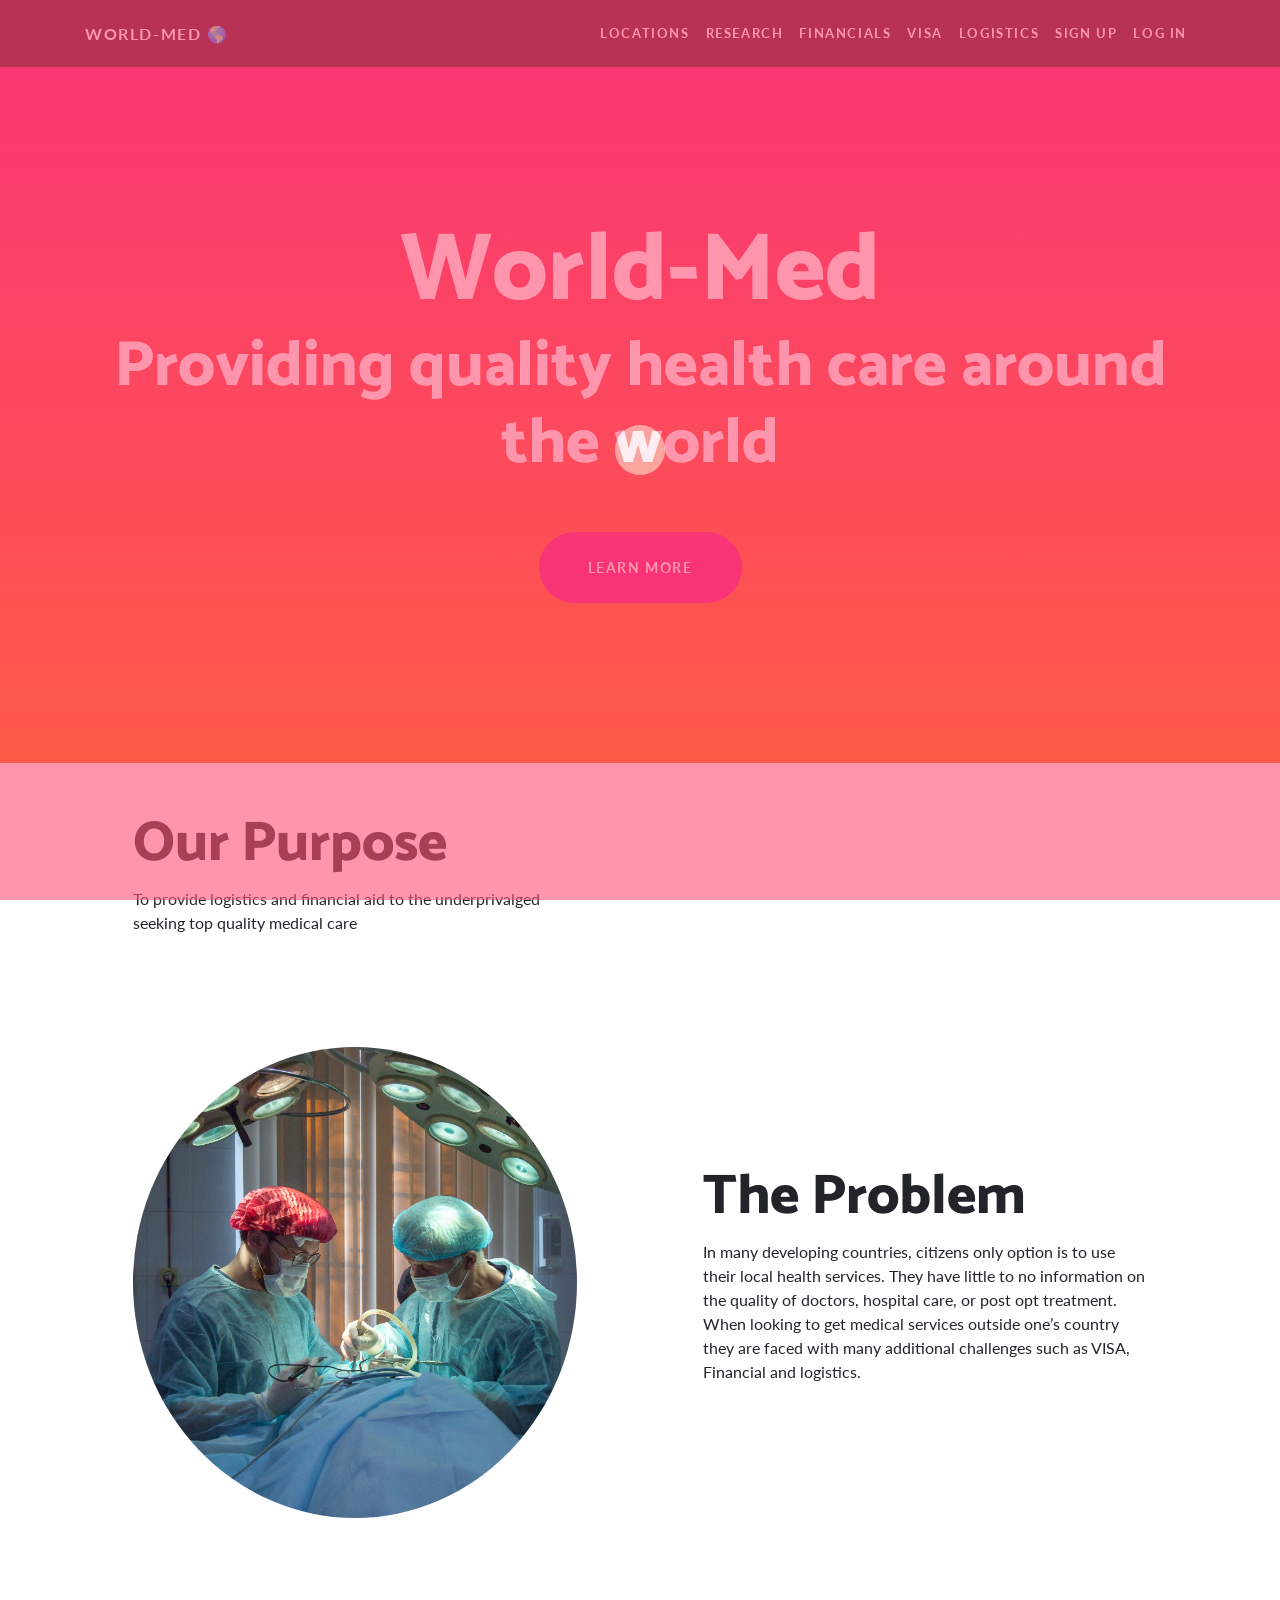
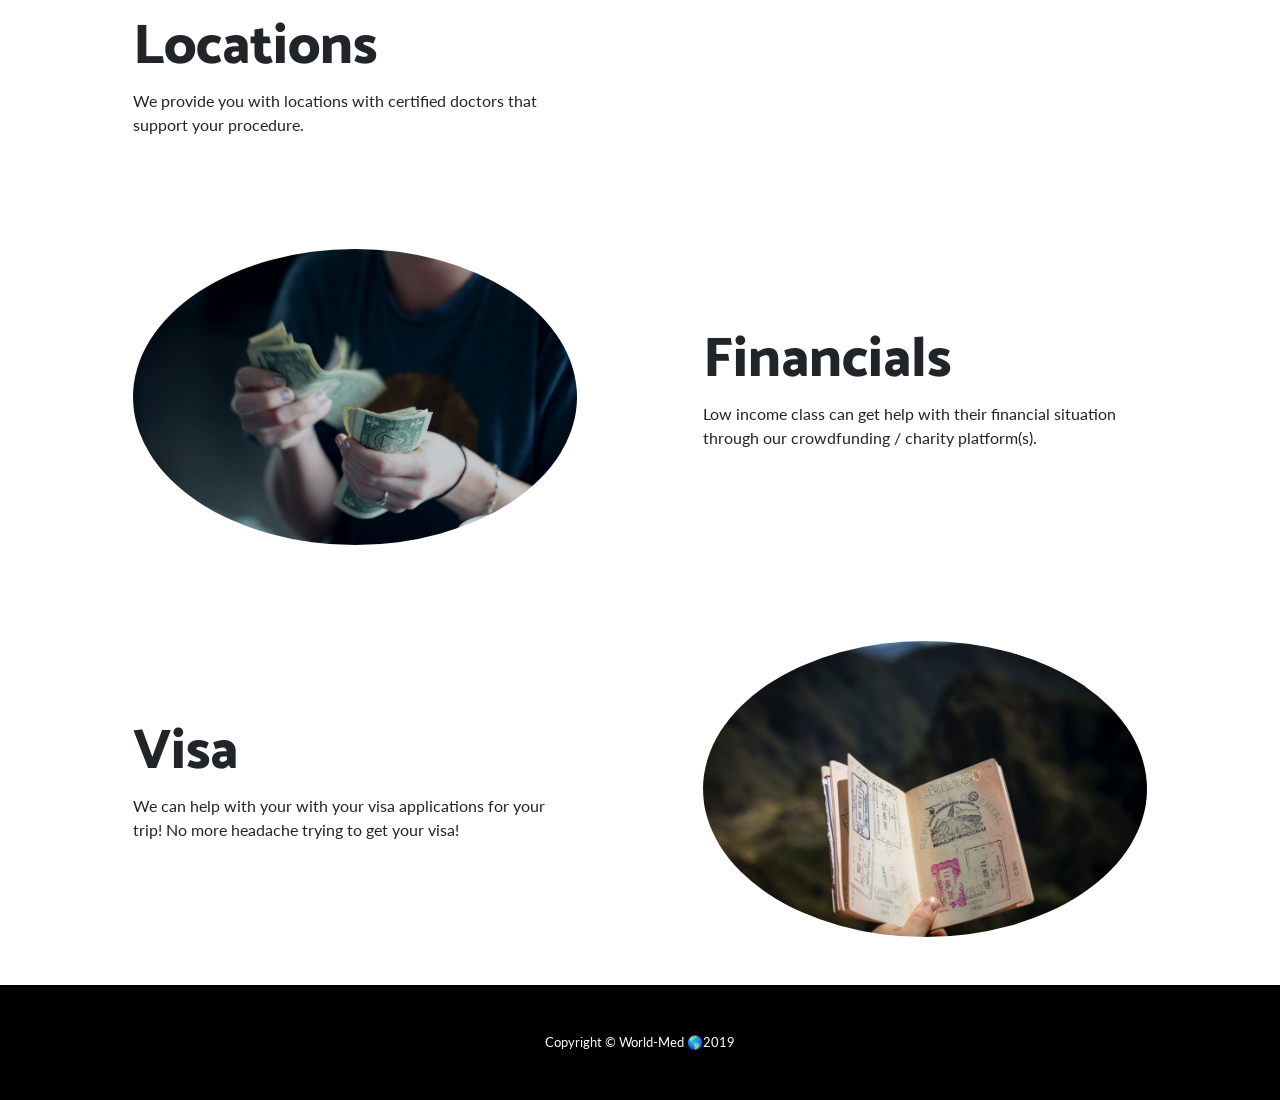
==== commit f63dddfe: "updated with wow and animations" ====
--- a/index.html
+++ b/index.html
@@ -32,7 +32,7 @@
   <!-- Navigation -->
   <nav class="navbar navbar-expand-lg navbar-dark navbar-custom fixed-top wow bounceInUp" data-wow-delay="1.2s">
     <div class="container">
-      <a class="navbar-brand" href="index.html">World-Med 🌎</a>
+      <a class="navbar-brand wow tada" data-wow-delay="1.2s" href="index.html">World-Med 🌎</a>
       <button class="navbar-toggler" type="button" data-toggle="collapse" data-target="#navbarResponsive"
         aria-controls="navbarResponsive" aria-expanded="false" aria-label="Toggle navigation">
         <span class="navbar-toggler-icon"></span>
@@ -92,14 +92,14 @@
   </header>
 
   <section>
-    <div class="container">
+    <div class="container wow bounceInLeft" data-wow-offset="10">
       <div class="row align-items-center">
         <div class="col-lg-6 order-lg-2">
           <div class="p-5">
             <img class="img-fluid rounded-circle" src="img/main.jpg" alt="">
           </div>
         </div>
-        <div class="col-lg-6 order-lg-1">
+        <div class="col-lg-6 order-lg-1 bounceInRight" data-wow-delay="1.2s">
           <div class="p-5">
             <h2 class="display-4">Our Purpose</h2>
             <p>To provide logistics and financial aid to the underprivalged seeking top quality medical care</p>
@@ -110,7 +110,7 @@
   </section>
 
   <section>
-    <div class="container">
+    <div class="container wow bounceInRight" data-wow-offset="10">
       <div class="row align-items-center">
         <div class="col-lg-6">
           <div class="p-5">
@@ -133,7 +133,7 @@
   </section>
 
   <section>
-    <div class="container">
+    <div class="container wow slideInLeft" data-wow-offset="10">
       <div class="row align-items-center">
         <div class="col-lg-6 order-lg-2">
           <div class="p-5">
@@ -151,7 +151,7 @@
   </section>
 
   <section>
-    <div class="container">
+    <div class="container wow slideInRight" data-wow-offset="10">
       <div class="row align-items-center">
         <div class="col-lg-6">
           <div class="p-5">
@@ -171,7 +171,7 @@
   </section>
 
   <section>
-    <div class="container">
+    <div class="container wow slideInRight" data-wow-offset="10">
       <div class="row align-items-center">
         <div class="col-lg-6 order-lg-2">
           <div class="p-5">
